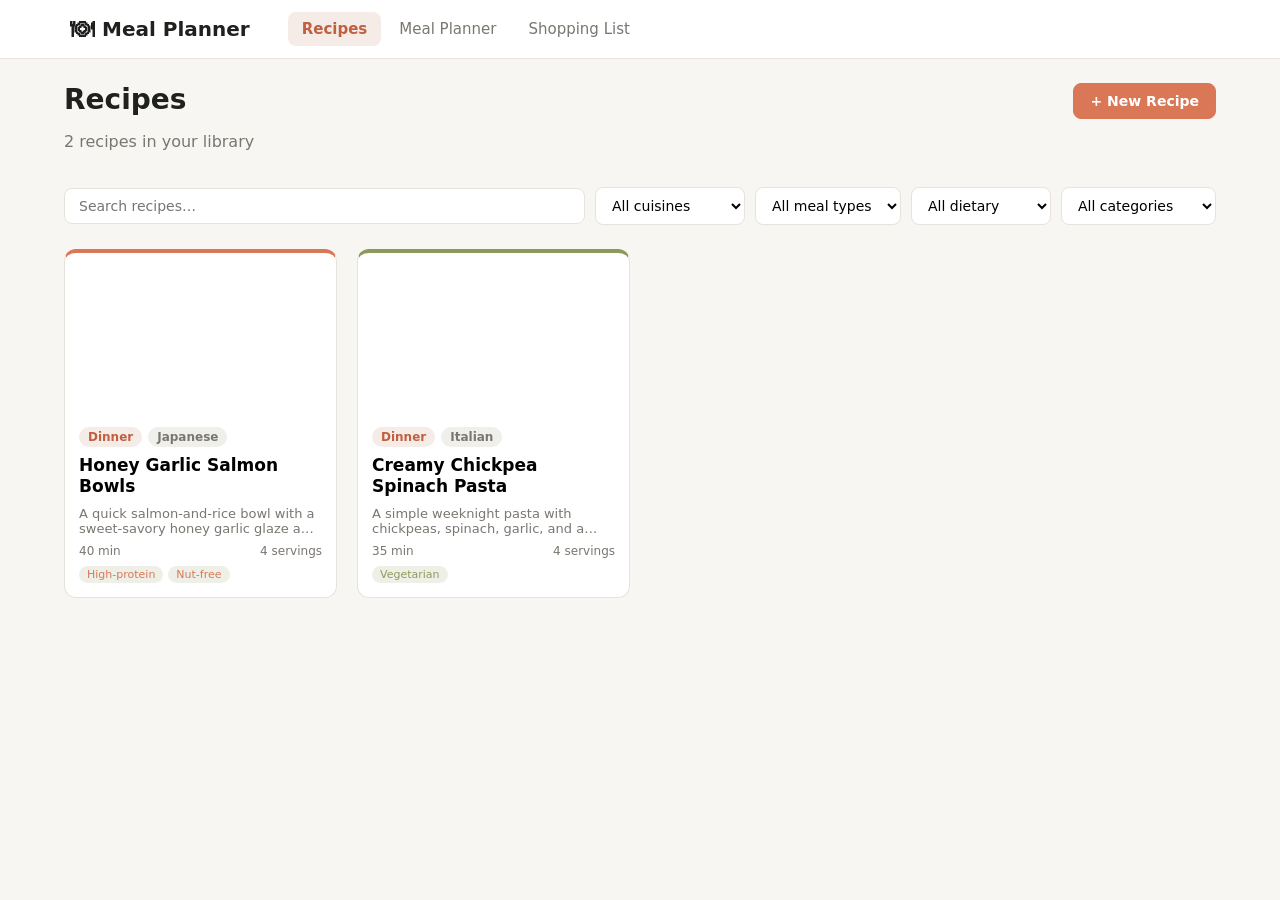
==== v1_2/index.html @ f141eae8 "Publish v1_2" ====
<!doctype html>
<html lang="en">
  <head><meta charset="UTF-8"><meta name="viewport" content="width=device-width, initial-scale=1.0"><title>Website</title>  <script type="module" crossorigin src="./assets/index-07U8U1cP.js"></script>
  <link rel="stylesheet" crossorigin href="./assets/index-D0Wx-AUC.css">
</head>
  <body><div id="root"></div></body>
</html>
---- v1_2/assets/index-D0Wx-AUC.css ----
*{box-sizing:border-box}:root{--bg: #f7f6f3;--surface: #ffffff;--border: #e6e3dc;--text: #20201e;--muted: #7a7670;--primary: #d97757;--primary-dark: #c06040;--accent: #8a9a5b}body{margin:0;font-family:system-ui,-apple-system,sans-serif;background:var(--bg);color:var(--text)}img{max-width:100%;height:auto}button{font-family:inherit;cursor:pointer}input,select,textarea{font-family:inherit;font-size:14px}.app{min-height:100vh;display:flex;flex-direction:column}.app-header{background:var(--surface);border-bottom:1px solid var(--border);position:sticky;top:0;z-index:20}.app-header-inner{max-width:1200px;margin:0 auto;padding:12px 24px;display:flex;align-items:center;gap:32px}.brand{background:none;border:none;font-size:20px;font-weight:700;display:flex;align-items:center;gap:8px;color:var(--text)}.brand-mark{font-size:24px}.topnav{display:flex;gap:4px}.nav-link{background:none;border:none;padding:8px 14px;border-radius:8px;font-size:15px;color:var(--muted)}.nav-link:hover{background:#f0eee9;color:var(--text)}.nav-link.active{background:#f5ece7;color:var(--primary-dark);font-weight:600}.app-main{flex:1;max-width:1200px;width:100%;margin:0 auto;padding:24px}.muted{color:var(--muted)}.hint{color:var(--muted);font-size:13px}.btn{border:1px solid var(--border);background:var(--surface);padding:9px 16px;border-radius:8px;font-size:14px;font-weight:600;color:var(--text);transition:background .15s,border-color .15s}.btn:hover{background:#f0eee9}.btn-primary{background:var(--primary);border-color:var(--primary);color:#fff}.btn-primary:hover{background:var(--primary-dark)}.btn-ghost{background:transparent}.btn-danger{color:#b3402a;border-color:#e5c9c1}.btn-danger:hover{background:#fbefec}.btn-sm{padding:6px 10px;font-size:13px}.icon-btn{background:#f0eee9;border:1px solid var(--border);border-radius:6px;width:28px;height:28px;display:inline-flex;align-items:center;justify-content:center;color:var(--text);font-size:13px}.icon-btn:hover:not(:disabled){background:#e6e2da}.icon-btn:disabled{opacity:.35;cursor:default}.icon-btn.danger{color:#b3402a}.icon-btn.danger:hover{background:#fbefec}.catalog-head{display:flex;align-items:flex-start;justify-content:space-between;margin-bottom:20px}.catalog-head h1{margin:0 0 4px;font-size:28px}.toolbar{display:flex;flex-wrap:wrap;gap:10px;margin-bottom:24px;align-items:center}.search-wrap{flex:1 1 260px}.search-input,.search-wrap input[type=search]{width:100%;padding:9px 14px;border:1px solid var(--border);border-radius:8px;background:var(--surface)}.toolbar select{padding:9px 12px;border:1px solid var(--border);border-radius:8px;background:var(--surface)}.recipe-grid{display:grid;grid-template-columns:repeat(auto-fill,minmax(240px,1fr));gap:20px}.recipe-card{display:flex;flex-direction:column;background:var(--surface);border:1px solid var(--border);border-radius:12px;overflow:hidden;text-align:left;padding:0;transition:transform .15s,box-shadow .15s;border-top:4px solid var(--accent)}.recipe-card:hover{transform:translateY(-2px);box-shadow:0 6px 20px #00000014}.card-thumb{height:160px;overflow:hidden;background:#ece9e2}.card-thumb img{width:100%;height:100%;object-fit:cover;display:block}.card-body{padding:14px;display:flex;flex-direction:column;gap:8px;flex:1}.card-meta{display:flex;gap:6px;flex-wrap:wrap}.chip{background:#f5ece7;color:var(--primary-dark);font-size:12px;font-weight:600;padding:3px 9px;border-radius:999px}.chip-muted{background:#efefeb;color:var(--muted)}.card-title{margin:0;font-size:17px;line-height:1.25}.card-desc{margin:0;font-size:13px;color:var(--muted);display:-webkit-box;-webkit-line-clamp:2;-webkit-box-orient:vertical;overflow:hidden}.card-footer{display:flex;justify-content:space-between;font-size:12px;color:var(--muted);margin-top:auto}.tag-list{display:flex;flex-wrap:wrap;gap:5px}.tag{font-size:11px;color:var(--accent);background:#eef0e8;padding:2px 8px;border-radius:999px;font-weight:500}.tag-cat{color:var(--muted);background:#f0eee9}.empty-state{padding:48px;text-align:center;color:var(--muted);background:var(--surface);border:1px dashed var(--border);border-radius:12px}.detail{max-width:860px;margin:0 auto}.detail-topbar{display:flex;justify-content:space-between;align-items:center;margin-bottom:16px}.detail-actions{display:flex;gap:8px}.detail-hero{border-radius:16px;overflow:hidden;max-height:420px;border:1px solid var(--border);border-top:6px solid var(--accent)}.detail-hero img{width:100%;height:100%;object-fit:cover;display:block;max-height:420px}.detail-title{font-size:30px;margin:20px 0 8px}.detail-desc{color:var(--muted);font-size:15px;margin:0 0 16px;line-height:1.5}.detail-meta-row{display:flex;flex-wrap:wrap;gap:8px;margin-bottom:12px}.source-link{color:var(--primary-dark);font-size:14px}.stat-grid{display:grid;grid-template-columns:repeat(auto-fit,minmax(120px,1fr));gap:12px;margin:20px 0}.stat{background:var(--surface);border:1px solid var(--border);border-radius:10px;padding:12px}.stat-label{font-size:12px;color:var(--muted)}.stat-value{font-size:16px;font-weight:600;margin-top:4px}.panel{background:var(--surface);border:1px solid var(--border);border-radius:12px;padding:20px;margin-bottom:20px}.panel h2{margin:0 0 14px;font-size:20px}.ingredient-section{margin-bottom:16px}.section-name{font-size:15px;text-transform:uppercase;letter-spacing:.03em;color:var(--muted);margin:0 0 8px}.ingredient-list{list-style:none;padding:0;margin:0}.ingredient-list li{display:flex;justify-content:space-between;padding:6px 0;border-bottom:1px dotted var(--border);font-size:14px;align-items:center}.ing-qty{font-weight:600}.ing-notes{color:var(--muted);font-size:13px}.optional{color:var(--muted)}.optional-tag{font-size:11px;color:var(--accent);background:#eef0e8;padding:2px 7px;border-radius:999px}.step-list{padding-left:0;margin:0;list-style:none}.step-item{display:flex;gap:14px;padding:12px 0;border-bottom:1px dotted var(--border)}.step-num{flex-shrink:0;width:28px;height:28px;border-radius:50%;background:var(--primary);color:#fff;display:flex;align-items:center;justify-content:center;font-size:13px;font-weight:700}.step-body{flex:1}.step-text{margin:0 0 4px;line-height:1.5}.step-timer{font-size:12px;color:var(--muted)}.form-page{max-width:900px;margin:0 auto}.form-head{display:flex;align-items:center;justify-content:space-between;margin-bottom:20px}.form-head h1{margin:0;font-size:26px}.form-section{padding:24px}.form-section legend{font-weight:700;font-size:18px;padding:0 8px}.form-grid{display:grid;grid-template-columns:1fr 1fr;gap:16px}.field{display:flex;flex-direction:column;gap:6px}.field>span{font-size:13px;font-weight:600;color:var(--muted)}.field-full{grid-column:1 / -1}.field input,.field select,.field textarea{padding:9px 12px;border:1px solid var(--border);border-radius:8px;background:var(--surface);width:100%}.field input.readonly{background:#f5f4f1;color:var(--muted)}.checkbox-group{margin-top:20px}.group-label{display:block;font-size:13px;font-weight:600;color:var(--muted);margin-bottom:8px}.chips-select{display:flex;flex-wrap:wrap;gap:8px}.chip-toggle{border:1px solid var(--border);background:var(--surface);border-radius:999px;padding:7px 14px;font-size:13px;color:var(--text)}.chip-toggle:hover{border-color:var(--primary)}.chip-toggle.active{background:var(--primary);border-color:var(--primary);color:#fff}.stepper{display:inline-flex;align-items:center;gap:0;border:1px solid var(--border);border-radius:8px;overflow:hidden;width:fit-content}.stepper button{width:40px;height:40px;border:none;background:#f0eee9;font-size:18px}.stepper button:hover{background:#e6e2da}.stepper-value{padding:0 16px;font-weight:600;min-width:40px;text-align:center}.spice-control{margin-top:20px}.spice-row{display:flex;align-items:center;gap:14px}.spice-row input[type=range]{flex:1;accent-color:var(--primary)}.spice-value{font-weight:600;min-width:90px}.spice-scale{display:flex;justify-content:space-between;font-size:12px;color:var(--muted)}.preview-wrap{position:relative;grid-column:1 / -1}.cover-preview{width:100%;max-height:240px;object-fit:cover;border-radius:12px;border:1px solid var(--border);display:block}.preview-note{position:absolute;bottom:10px;left:10px;background:#0009;color:#fff;font-size:12px;padding:3px 8px;border-radius:6px}.color-row{display:flex;align-items:center;gap:12px}.color-row input[type=color]{width:44px;height:44px;border:none;padding:0;background:none;cursor:pointer}.swatches{display:flex;gap:6px;flex-wrap:wrap}.swatch{width:26px;height:26px;border-radius:50%;border:2px solid transparent}.swatch.active{border-color:var(--text);box-shadow:0 0 0 2px #fff inset}.ingredient-search{margin-bottom:16px}.section-editor{border:1px solid var(--border);border-radius:10px;padding:14px;margin-bottom:16px;background:#fbfaf8}.section-editor-head{display:flex;gap:10px;align-items:center;margin-bottom:12px}.section-name-input{flex:1;padding:8px 12px;border:1px solid var(--border);border-radius:8px;font-weight:600}.section-tools,.ing-tools{display:flex;gap:4px}.ingredient-row{display:flex;gap:8px;align-items:center;margin-bottom:10px;flex-wrap:wrap}.ing-search{position:relative;flex:2 1 180px;min-width:160px}.ing-search input{width:100%;padding:8px 10px;border:1px solid var(--border);border-radius:8px}.ing-dropdown{position:absolute;top:100%;left:0;right:0;background:var(--surface);border:1px solid var(--border);border-radius:8px;max-height:220px;overflow-y:auto;z-index:30;box-shadow:0 8px 24px #0000001a}.ing-option{display:flex;width:100%;justify-content:space-between;padding:8px 12px;border:none;background:none;text-align:left;font-size:14px}.ing-option:hover{background:#f5ece7}.ing-cat{font-size:11px;color:var(--muted)}.ing-none{display:block;padding:10px;color:var(--muted);font-size:13px}.ing-quantity{width:70px}.ing-quantity input{width:100%;padding:8px;border:1px solid var(--border);border-radius:8px}.ing-unit select{padding:8px;border:1px solid var(--border);border-radius:8px}.ing-notes-input{flex:1 1 120px;min-width:100px}.ing-notes-input input{width:100%;padding:8px;border:1px solid var(--border);border-radius:8px}.optional-toggle{display:flex;align-items:center;gap:4px;font-size:12px;color:var(--muted);white-space:nowrap}.step-editor-row{display:flex;gap:10px;align-items:center;margin-bottom:10px}.step-editor-num{flex-shrink:0;width:28px;height:28px;border-radius:50%;background:var(--primary);color:#fff;display:flex;align-items:center;justify-content:center;font-size:13px;font-weight:700}.step-input{flex:1;padding:8px 12px;border:1px solid var(--border);border-radius:8px}.step-timer-input{display:flex;align-items:center;gap:6px;font-size:12px;color:var(--muted)}.step-timer-input input{width:70px;padding:8px;border:1px solid var(--border);border-radius:8px}.checkbox-line{display:flex;align-items:center;gap:8px;font-size:14px;margin:8px 0}.checkbox-line input{width:16px;height:16px;accent-color:var(--primary)}.plan-options{margin-top:12px;padding:14px;background:#fbfaf8;border:1px solid var(--border);border-radius:10px}.options-menu{display:flex;flex-direction:column;gap:20px}.options-toggle-group{display:flex;flex-direction:column}.measurement-group{border-top:1px solid var(--border);padding-top:16px}.segmented{display:inline-flex;border:1px solid var(--border);border-radius:8px;overflow:hidden}.seg-btn{padding:9px 18px;border:none;background:var(--surface);font-weight:600;color:var(--muted)}.seg-btn.active{background:var(--primary);color:#fff}.form-actions{display:flex;justify-content:flex-end;gap:10px;padding:8px 0 40px}.planner-head{display:flex;align-items:flex-end;justify-content:space-between;flex-wrap:wrap;gap:16px;margin-bottom:20px}.planner-head h1{margin:0;font-size:28px}.week-nav{display:flex;align-items:center;gap:8px}.week-range{font-weight:600;margin-left:8px;color:var(--muted)}.today-btn{border-color:var(--primary);color:var(--primary-dark)}.planner-grid{display:grid;grid-template-columns:repeat(7,1fr);gap:10px}.day-column{background:var(--surface);border:1px solid var(--border);border-radius:12px;overflow:hidden}.day-column.today{border-color:var(--primary);box-shadow:0 0 0 1px var(--primary)}.day-header{padding:10px;background:#f0eee9;text-align:center;border-bottom:1px solid var(--border)}.day-column.today .day-header{background:#f5ece7}.day-name{display:block;font-weight:700;font-size:14px}.day-date{font-size:12px;color:var(--muted)}.meal-slot{padding:10px;border-bottom:1px solid var(--border);min-height:72px}.meal-slot:last-child{border-bottom:none}.slot-label{font-size:11px;text-transform:uppercase;letter-spacing:.04em;color:var(--muted);margin-bottom:6px}.slot-add{width:100%;padding:8px;border:1px dashed var(--border);background:none;border-radius:8px;color:var(--muted);font-size:13px;text-align:center}.slot-add:hover{border-color:var(--primary);color:var(--primary-dark);background:#fbf4f0}.slot-recipe{display:flex;align-items:center;gap:8px;width:100%;padding:6px;border:1px solid var(--border);border-radius:8px;background:#fbfaf8;text-align:left}.slot-recipe:hover{border-color:var(--primary)}.slot-recipe img{width:40px;height:40px;object-fit:cover;border-radius:6px;flex-shrink:0}.slot-recipe-title{font-size:12px;font-weight:600;line-height:1.2}.slot-actions{display:flex;gap:4px;margin-top:6px}.chip-btn{font-size:11px;padding:3px 8px;border:1px solid var(--border);border-radius:6px;background:var(--surface);color:var(--muted)}.chip-btn:hover{border-color:var(--primary);color:var(--primary-dark)}.chip-btn.danger:hover{border-color:#b3402a;color:#b3402a}.chip-btn.active{background:#eef0e8;color:var(--accent);border-color:var(--accent)}.modal-backdrop{position:fixed;top:0;right:0;bottom:0;left:0;background:#0006;display:flex;align-items:center;justify-content:center;z-index:100;padding:24px}.modal{background:var(--surface);border-radius:14px;width:100%;max-width:520px;max-height:80vh;overflow:hidden;display:flex;flex-direction:column}.modal-head{display:flex;justify-content:space-between;align-items:center;padding:16px 20px;border-bottom:1px solid var(--border)}.modal-head h2{margin:0;font-size:18px}.modal .search-wrap{padding:16px 20px}.modal-list{flex:1;overflow-y:auto;padding:0 12px 12px}.modal-recipe{display:flex;gap:10px;align-items:center;width:100%;padding:8px;border:none;background:none;border-radius:8px;text-align:left}.modal-recipe:hover{background:#f5ece7}.modal-recipe img{width:48px;height:48px;object-fit:cover;border-radius:8px;flex-shrink:0}.modal-recipe-info{display:flex;flex-direction:column;gap:2px}.modal-recipe-title{font-weight:600;font-size:14px}.modal-recipe-meta{font-size:12px;color:var(--muted)}.shopping{max-width:860px;margin:0 auto}.shopping-head{display:flex;justify-content:space-between;align-items:flex-start;flex-wrap:wrap;gap:16px;margin-bottom:20px}.shopping-head h1{margin:0 0 4px;font-size:28px}.shopping-tools{padding-top:8px}.progress-note{display:flex;align-items:center;gap:12px;margin-bottom:20px;color:var(--muted);font-size:13px}.progress-bar{flex:1;height:8px;background:#ece9e2;border-radius:999px;overflow:hidden}.progress-fill{height:100%;background:var(--accent);border-radius:999px;transition:width .2s}.shopping-category{font-size:16px;margin:24px 0 8px;padding-bottom:6px;border-bottom:1px solid var(--border)}.category-count{color:var(--muted);font-size:13px}.shopping-item{display:flex;align-items:center;gap:12px;padding:10px;border-bottom:1px dotted var(--border)}.shopping-item.pantry>.shopping-name{color:var(--muted);text-decoration:line-through}.shopping-check{display:flex;align-items:center;cursor:pointer}.shopping-check input{display:none}.custom-check{width:20px;height:20px;border:2px solid var(--border);border-radius:6px;display:inline-block;position:relative}.shopping-check input:checked+.custom-check{background:var(--accent);border-color:var(--accent)}.shopping-check input:checked+.custom-check:after{content:"";position:absolute;left:6px;top:2px;width:5px;height:10px;border:solid #fff;border-width:0 2px 2px 0;transform:rotate(45deg)}.shopping-name{flex:1;font-size:15px}.shopping-item.done .shopping-name{text-decoration:line-through;color:var(--muted)}.pill{font-size:11px;padding:2px 8px;border-radius:999px}.pill-pantry{background:#eef0e8;color:var(--accent)}.pantry-panel{margin-top:28px;padding:16px;background:#fbfaf8;border:1px dashed var(--border);border-radius:12px}.pantry-panel h2{margin:0 0 6px;font-size:17px}.pantry-tags{display:flex;flex-wrap:wrap;gap:8px;margin-top:10px}.pantry-tag{display:inline-flex;align-items:center;gap:6px;background:#eef0e8;color:var(--accent)}.tag-x{border:none;background:none;color:inherit;font-size:12px;padding:0}.app-loading{display:flex;flex-direction:column;align-items:center;justify-content:center;min-height:100vh;gap:16px;color:var(--muted)}.spinner{width:40px;height:40px;border:4px solid var(--border);border-top-color:var(--primary);border-radius:50%;animation:spin .8s linear infinite}@keyframes spin{to{transform:rotate(360deg)}}@media(max-width:900px){.planner-grid{grid-template-columns:repeat(2,1fr)}.form-grid{grid-template-columns:1fr}.field-full{grid-column:1}}@media(max-width:560px){.planner-grid{grid-template-columns:1fr}}
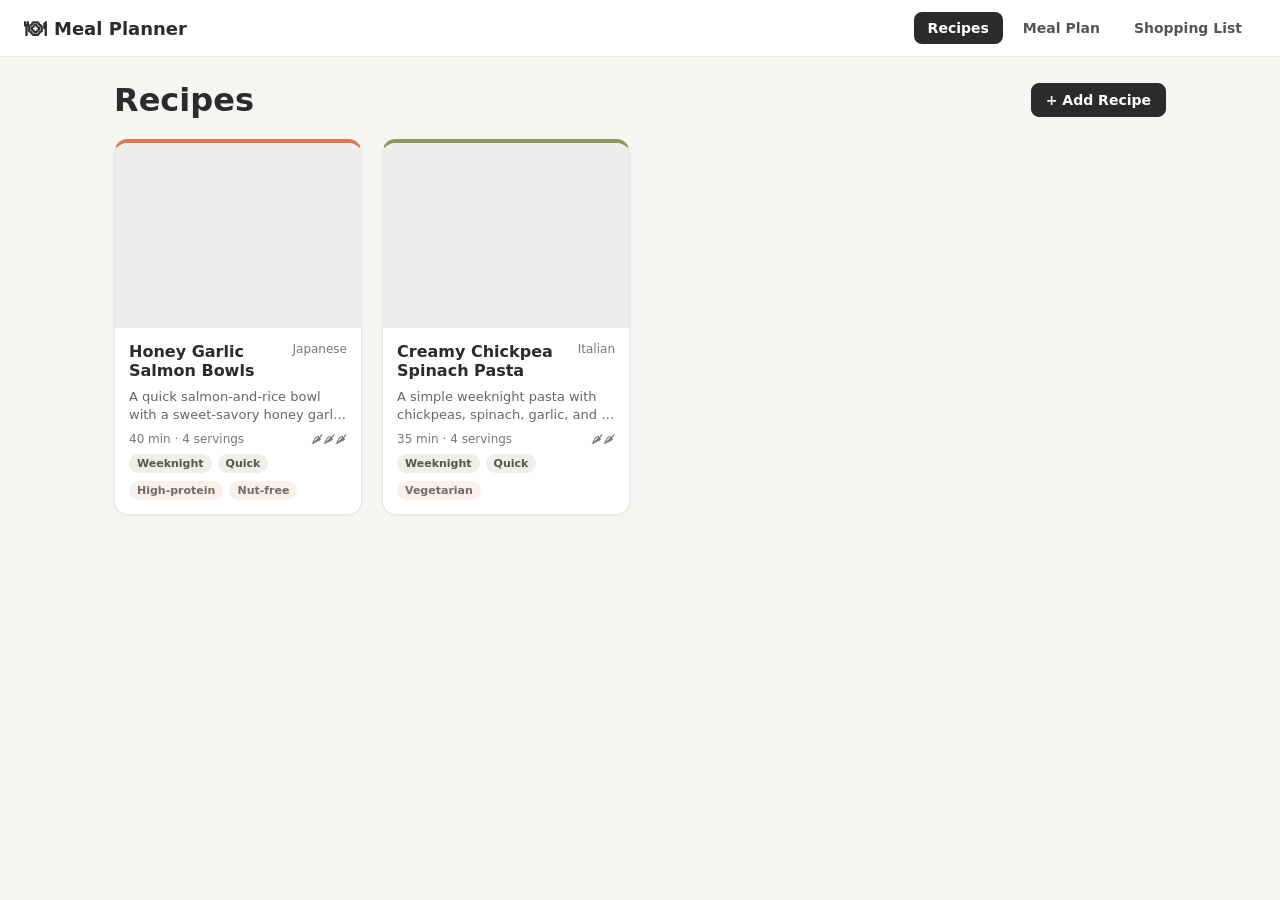
==== commit 8cace2f9: "Publish v1_2" ====
--- a/v1_2/index.html
+++ b/v1_2/index.html
@@ -1,7 +1,7 @@
 <!doctype html>
 <html lang="en">
-  <head><meta charset="UTF-8"><meta name="viewport" content="width=device-width, initial-scale=1.0"><title>Website</title>  <script type="module" crossorigin src="./assets/index-07U8U1cP.js"></script>
-  <link rel="stylesheet" crossorigin href="./assets/index-D0Wx-AUC.css">
+  <head><meta charset="UTF-8"><meta name="viewport" content="width=device-width, initial-scale=1.0"><title>Website</title>  <script type="module" crossorigin src="./assets/index-cZcmsiMr.js"></script>
+  <link rel="stylesheet" crossorigin href="./assets/index-ChTAYIMi.css">
 </head>
   <body><div id="root"></div></body>
 </html>
--- a/v1_2/assets/index-ChTAYIMi.css
+++ b/v1_2/assets/index-ChTAYIMi.css
@@ -0,0 +1 @@
+*{box-sizing:border-box}body{margin:0;font-family:system-ui,-apple-system,sans-serif;background:#f6f5f2;color:#2b2b2b}img{max-width:100%;height:auto;display:block}button{font-family:inherit;cursor:pointer}input,select,textarea{font-family:inherit;font-size:14px}.app{min-height:100vh;display:flex;flex-direction:column}.app-header{position:sticky;top:0;z-index:20;display:flex;align-items:center;justify-content:space-between;padding:12px 24px;background:#fff;border-bottom:1px solid #e8e6e1}.brand{display:flex;align-items:center;gap:8px;cursor:pointer;font-weight:700;font-size:18px}.brand-mark{font-size:22px}.nav{display:flex;gap:6px}.nav-btn{border:none;background:transparent;padding:8px 14px;border-radius:8px;font-size:14px;font-weight:600;color:#555}.nav-btn:hover{background:#f0eeea}.nav-btn.active{background:#2b2b2b;color:#fff}.app-main{flex:1;width:100%;max-width:1100px;margin:0 auto;padding:24px}.btn{border:1px solid #d5d2cb;background:#fff;color:#2b2b2b;padding:8px 14px;border-radius:8px;font-size:14px;font-weight:600}.btn:hover{background:#f0eeea}.btn-primary{background:#2b2b2b;border-color:#2b2b2b;color:#fff}.btn-primary:hover{background:#3a3a3a}.btn-ghost{background:transparent;border:none;color:#666}.btn-ghost:hover{color:#2b2b2b;text-decoration:underline}.btn-link{background:none;border:none;color:#4a7fa5;text-decoration:underline;padding:0;font-size:inherit}.catalog-head{display:flex;align-items:center;justify-content:space-between;margin-bottom:20px}.catalog-head h1{margin:0}.recipe-grid{display:grid;grid-template-columns:repeat(auto-fill,minmax(240px,1fr));gap:20px}.recipe-card{background:#fff;border-radius:14px;overflow:hidden;cursor:pointer;border:1px solid #e8e6e1;box-shadow:0 1px 3px #0000000d;transition:transform .12s ease,box-shadow .12s ease;display:flex;flex-direction:column;border-top:4px solid var(--accent, #d97757)}.recipe-card:hover{transform:translateY(-3px);box-shadow:0 6px 16px #0000001a}.recipe-card-img{aspect-ratio:4 / 3;overflow:hidden;background:#eee}.recipe-card-img img{width:100%;height:100%;object-fit:cover}.recipe-card-body{padding:14px;display:flex;flex-direction:column;gap:8px}.recipe-card-top{display:flex;justify-content:space-between;align-items:flex-start;gap:8px}.recipe-card-top h3{margin:0;font-size:16px;line-height:1.2}.recipe-card-cuisine{font-size:12px;color:#777;white-space:nowrap}.recipe-card-desc{margin:0;font-size:13px;color:#666;line-height:1.4;display:-webkit-box;-webkit-line-clamp:2;-webkit-box-orient:vertical;overflow:hidden}.recipe-card-meta{display:flex;align-items:center;justify-content:space-between;font-size:12px;color:#777}.chips{display:flex;flex-wrap:wrap;gap:6px}.chip{font-size:11px;font-weight:600;background:#f0eeea;color:#555;padding:3px 8px;border-radius:12px}.chips-muted .chip{background:#f7f0ec;color:#7a6a5c}.muted{color:#999;font-size:13px}.empty{text-align:center;color:#888;padding:40px 0}.detail{display:flex;flex-direction:column;gap:20px}.detail-empty{text-align:center;padding:60px 0;display:flex;flex-direction:column;gap:16px;align-items:center}.back{align-self:flex-start}.detail-hero{display:grid;grid-template-columns:320px 1fr;gap:28px;background:#fff;border:1px solid #e8e6e1;border-radius:16px;overflow:hidden;border-left:6px solid var(--accent, #d97757)}.detail-img{aspect-ratio:1;overflow:hidden;background:#eee}.detail-img img{width:100%;height:100%;object-fit:cover}.detail-head{padding:24px 24px 24px 0;display:flex;flex-direction:column;gap:12px}.detail-head h1{margin:0;font-size:28px}.detail-desc{margin:0;color:#666}.detail-tags{display:flex;flex-wrap:wrap;gap:6px}.detail-facts{display:flex;flex-wrap:wrap;gap:16px}.fact{display:flex;flex-direction:column;background:#f6f5f2;border-radius:10px;padding:10px 14px;min-width:72px}.fact-label{font-size:11px;text-transform:uppercase;letter-spacing:.05em;color:#888}.fact-value{font-size:16px;font-weight:700}.source-link{font-size:13px;color:#4a7fa5}.detail-section{background:#fff;border:1px solid #e8e6e1;border-radius:16px;padding:22px}.detail-section h2{margin:0 0 16px;font-size:20px}.detail-section h3{margin:16px 0 8px;font-size:15px;color:#555}.ingredient-list{list-style:none;margin:0;padding:0;display:flex;flex-direction:column;gap:6px}.ingredient-list li{display:flex;gap:8px;align-items:baseline;font-size:14px;padding:6px 0;border-bottom:1px dashed #eee}.ingredient-list li.optional{opacity:.75}.ing-qty{font-weight:600;min-width:70px}.ing-name{font-weight:600}.ing-notes{color:#888;font-size:13px}.ing-optional{font-size:11px;color:#999;font-style:italic;margin-left:auto}.step-list{list-style:none;margin:0;padding:0;counter-reset:step;display:flex;flex-direction:column;gap:12px}.step-list li{display:flex;gap:12px;align-items:flex-start}.step-num{flex:0 0 28px;height:28px;border-radius:50%;background:#2b2b2b;color:#fff;display:flex;align-items:center;justify-content:center;font-size:13px;font-weight:700}.step-text{flex:1;font-size:14px;line-height:1.5}.step-timer{font-size:12px;color:#888;white-space:nowrap}.recipe-form{display:flex;flex-direction:column;gap:20px}.form-head h1{margin:0}.form-error{color:#c94c4c;margin:8px 0 0}.form-section{background:#fff;border:1px solid #e8e6e1;border-radius:16px;padding:22px;display:flex;flex-direction:column;gap:16px}.form-section h2{margin:0;font-size:18px;padding-bottom:8px;border-bottom:1px solid #eee}.field{display:flex;flex-direction:column;gap:6px}.field-label{font-size:13px;font-weight:600;color:#555}.req{color:#c94c4c}.field input,.field select,.field textarea{padding:8px 10px;border:1px solid #d5d2cb;border-radius:8px}.field input:focus,.field select:focus,.field textarea:focus{outline:2px solid #4a7fa5;border-color:#4a7fa5}.form-row{display:grid;grid-template-columns:repeat(auto-fit,minmax(160px,1fr));gap:16px;align-items:start}.check-group{display:flex;flex-wrap:wrap;gap:8px}.check{display:inline-flex;align-items:center;gap:6px;padding:6px 10px;border:1px solid #d5d2cb;border-radius:20px;font-size:13px;cursor:pointer}.check.active{background:#2b2b2b;border-color:#2b2b2b;color:#fff}.check input{display:none}.stepper{display:inline-flex;align-items:center;gap:10px}.stepper button{width:30px;height:30px;border-radius:8px;border:1px solid #d5d2cb;background:#fff;font-size:18px;line-height:1}.stepper span{min-width:30px;text-align:center;font-weight:700}.spice-control{display:flex;align-items:center;gap:8px}.spice-control input[type=range]{flex:1}.spice-label{font-size:12px;color:#888}.range-value{font-size:13px;font-weight:600}.cover-preview{width:200px;aspect-ratio:4 / 3;border-radius:12px;overflow:hidden;border:1px solid #e8e6e1}.cover-preview img{width:100%;height:100%;object-fit:cover}.color-picker{display:flex;align-items:center;gap:8px}.color-swatch{width:30px;height:30px;border-radius:50%;border:2px solid transparent}.color-swatch.active{border-color:#2b2b2b;box-shadow:0 0 0 2px #fff inset}.color-input{width:38px;height:32px;padding:0;border:1px solid #d5d2cb;border-radius:8px;background:#fff}.ingredient-editor{display:flex;flex-direction:column;gap:8px}.ingredient-row{display:flex;align-items:center;gap:6px;flex-wrap:wrap;padding:6px;border:1px solid #eee;border-radius:10px}.ingredient-row input,.ingredient-row select{padding:6px 8px;border:1px solid #d5d2cb;border-radius:6px}.section-input{width:90px}.ingredient-select{flex:1;min-width:150px}.qty-input{width:64px}.unit-input{width:74px}.notes-input{flex:1;min-width:110px}.optional-toggle{display:flex;align-items:center;gap:4px;font-size:12px;color:#777;white-space:nowrap}.btn-row{display:flex;gap:10px;margin-top:8px}.btn-group{display:flex;gap:4px}.btn-icon{width:30px;height:30px;border-radius:6px;border:1px solid #d5d2cb;background:#fff;font-size:14px}.btn-icon:disabled{opacity:.35;cursor:default}.btn-icon.danger:hover{background:#fbe9e9;border-color:#c94c4c}.step-editor{display:flex;gap:10px;align-items:flex-start;padding:10px;border:1px solid #eee;border-radius:10px}.step-editor-num{flex:0 0 28px;height:28px;border-radius:50%;background:#2b2b2b;color:#fff;display:flex;align-items:center;justify-content:center;font-size:13px;font-weight:700}.step-editor textarea{flex:1;padding:8px;border:1px solid #d5d2cb;border-radius:8px}.timer-input{width:80px;padding:8px;border:1px solid #d5d2cb;border-radius:8px}.toggle-row{display:flex;align-items:center;justify-content:space-between;padding:8px 0;cursor:pointer;font-size:14px}.switch{position:relative;width:44px;height:24px;border-radius:999px;border:none;background:#d5d2cb;transition:background .15s;flex:none}.switch.on{background:#2b2b2b}.knob{position:absolute;top:2px;left:2px;width:20px;height:20px;border-radius:50%;background:#fff;transition:transform .15s}.switch.on .knob{transform:translate(20px)}.plan-options{background:#f6f5f2;border-radius:10px;padding:14px}.segmented{display:inline-flex;border:1px solid #d5d2cb;border-radius:8px;overflow:hidden}.seg{padding:8px 16px;border:none;background:#fff;font-weight:600;font-size:13px}.seg.active{background:#2b2b2b;color:#fff}.form-actions{display:flex;justify-content:flex-end;gap:10px;padding-bottom:20px}.planner-head{display:flex;align-items:center;justify-content:space-between;margin-bottom:20px;flex-wrap:wrap;gap:12px}.planner-head h1{margin:0}.week-nav{display:flex;align-items:center;gap:10px}.week-label{font-weight:700;min-width:180px;text-align:center}.planner-grid{display:grid;grid-template-columns:90px repeat(7,1fr);gap:8px;background:#fff;border:1px solid #e8e6e1;border-radius:16px;padding:14px;overflow-x:auto}.planner-corner{font-weight:700;color:#888;font-size:13px;align-self:center}.planner-day{text-align:center;padding:6px;border-radius:8px;display:flex;flex-direction:column}.planner-day.today{background:#f0eeea}.day-name{font-weight:700}.day-date{font-size:12px;color:#777}.slot-label{font-weight:600;color:#555;font-size:13px;align-self:center}.slot-cell{min-height:92px}.slot-empty{width:100%;height:100%;min-height:88px;border:2px dashed #d5d2cb;border-radius:10px;background:#faf9f7;color:#999;font-size:13px;font-weight:600}.slot-empty:hover{border-color:#2b2b2b;color:#2b2b2b;background:#f6f5f2}.slot-card{position:relative;border:1px solid #e8e6e1;border-radius:10px;overflow:hidden;background:#fff;border-top:3px solid var(--accent, #d97757);display:flex;flex-direction:column;height:100%}.slot-card img{height:54px;width:100%;object-fit:cover}.slot-title{border:none;background:transparent;font-size:12px;font-weight:700;padding:6px 6px 2px;text-align:left;line-height:1.25;color:#2b2b2b}.slot-title:hover{text-decoration:underline}.slot-change{border:none;background:transparent;font-size:10px;color:#999;padding:0 6px 6px;text-align:left}.slot-change:hover{color:#c94c4c}.planner-hint{color:#888;font-size:13px;margin-top:12px}.modal-overlay{position:fixed;top:0;right:0;bottom:0;left:0;background:#0006;display:flex;align-items:center;justify-content:center;z-index:100;padding:20px}.modal{background:#fff;border-radius:16px;width:100%;max-width:480px;max-height:85vh;display:flex;flex-direction:column;overflow:hidden}.modal-head{display:flex;align-items:center;justify-content:space-between;padding:16px 20px;border-bottom:1px solid #eee}.modal-head h2{margin:0;font-size:18px}.modal-current{padding:12px 20px;background:#f6f5f2;font-size:13px;display:flex;align-items:center;gap:10px}.picker-search{margin:14px 20px;padding:10px;border:1px solid #d5d2cb;border-radius:8px}.picker-list{overflow-y:auto;padding:0 20px 20px;display:flex;flex-direction:column;gap:6px}.picker-item{display:flex;gap:12px;align-items:center;padding:8px;border:1px solid #eee;border-radius:10px;background:#fff;text-align:left}.picker-item:hover{background:#f6f5f2}.picker-item img{width:54px;height:54px;border-radius:8px;object-fit:cover}.picker-item span{display:flex;flex-direction:column;gap:2px}.picker-item small{color:#888}.shopping-head{display:flex;align-items:center;justify-content:space-between;margin-bottom:16px}.shopping-head h1{margin:0}.shopping-progress{font-weight:700;color:#4e9b8e}.pantry-toolbar{margin-bottom:12px}.pantry-panel{background:#fff;border:1px solid #e8e6e1;border-radius:14px;padding:18px;margin-bottom:16px;display:flex;flex-direction:column;gap:12px}.pantry-panel h3{margin:0}.pantry-add{display:flex;gap:8px}.pantry-add input{flex:1;padding:8px;border:1px solid #d5d2cb;border-radius:8px}.chip-x{border:none;background:transparent;margin-left:6px;color:#999;cursor:pointer;padding:0}.chip-x:hover{color:#c94c4c}.shopping-category{background:#fff;border:1px solid #e8e6e1;border-radius:14px;padding:18px;margin-bottom:16px}.shopping-category h2{margin:0 0 12px;font-size:16px}.shopping-items{list-style:none;margin:0;padding:0;display:flex;flex-direction:column;gap:4px}.shopping-item{display:flex;align-items:center;gap:12px;padding:8px 0;border-bottom:1px solid #f0f0f0}.shopping-item.checked .shopping-name{text-decoration:line-through;color:#aaa}.shopping-item input{width:18px;height:18px;accent-color:#2b2b2b}.shopping-name{font-weight:600}.shopping-qty{color:#555;white-space:nowrap}.shopping-notes{color:#999;font-size:12px}.shopping-empty{text-align:center;padding:60px 0;display:flex;flex-direction:column;gap:12px;align-items:center}@media(max-width:760px){.detail-hero{grid-template-columns:1fr}.detail-head{padding:20px}.planner-grid{grid-template-columns:70px repeat(7,130px)}}
